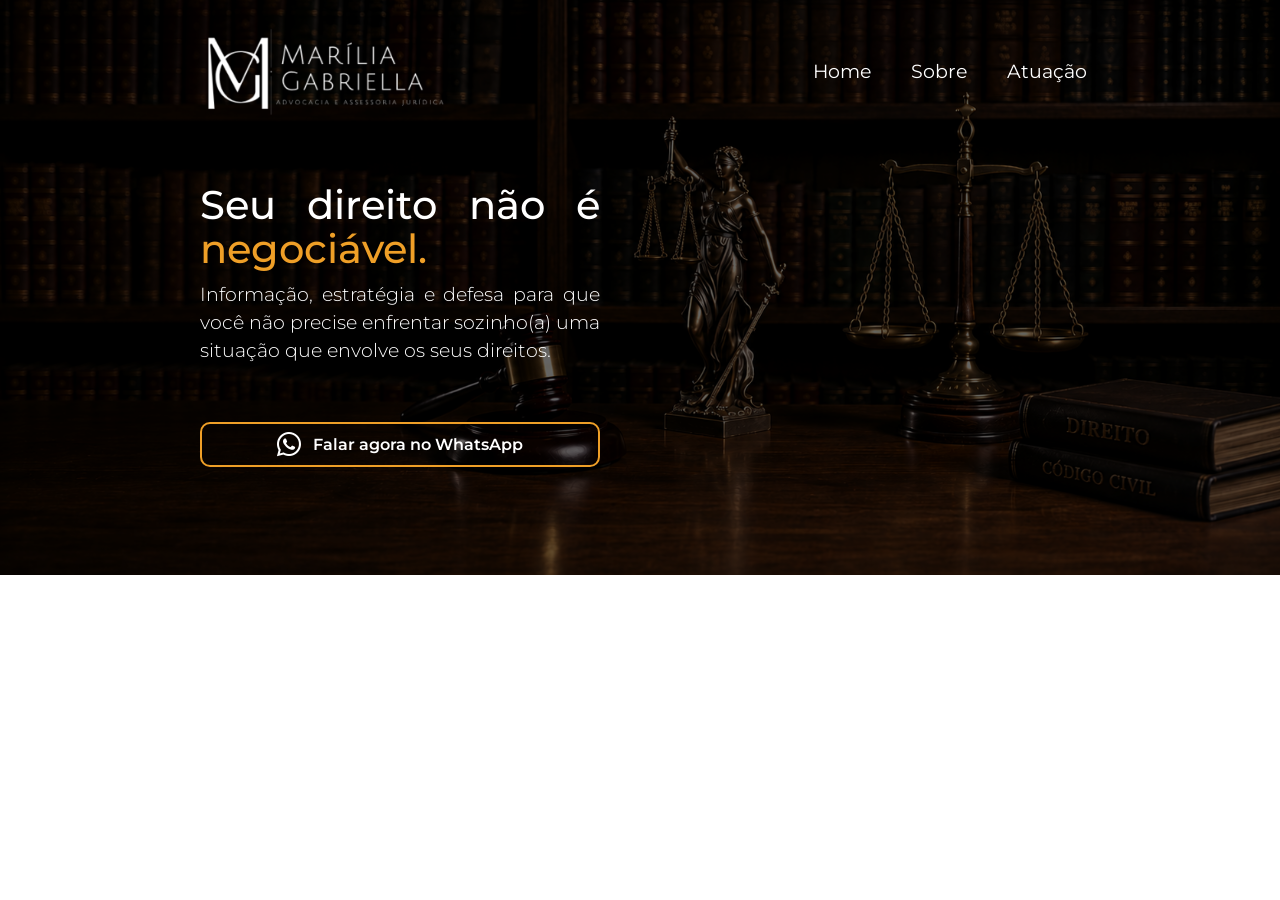
==== Content/index.html @ 5a0911ec "Fazendo a home da landing page" ====
<!DOCTYPE html>
<html lang="pt-br">

<head>
    <meta charset="UTF-8">
    <meta name="viewport" content="width=device-width, initial-scale=1.0">
    <title>Advogada</title>
    <link rel="stylesheet" href="https://cdn.jsdelivr.net/npm/bootstrap-icons@1.13.1/font/bootstrap-icons.min.css">
    <link href="https://cdn.jsdelivr.net/npm/bootstrap@5.3.8/dist/css/bootstrap.min.css" rel="stylesheet">


    <style>
        @import url('https://fonts.googleapis.com/css2?family=Montserrat:ital,wght@0,100..900;1,100..900&display=swap');

        body {
            margin: 0;
            padding: 0;
            box-sizing: border-box;
            font-family: 'Montserrat', 'sanserif';
        }



        :root {
            --corPrimeiroBotao: #EF9F27;
        }


        main {
            display: flex;
            justify-content: center;
            min-height: 100vh;
        }



        .content {
            /* background-color: black; */
            width: 75%;
        }

        .contentFirstImage {
            background-color: white;
            height: 575px;
            position: relative;
            /* necessário para a imagem absoluta se posicionar corretamente */
            overflow: hidden;
            /* garante que nada vaze para fora do container */
        }


        .firstImage {
            position: absolute;
            top: 0;
            left: 0;
            width: 100%;
            /* 100% do container, não 100vw */
            height: 575px;
            /* preenche a altura do container (550px), não um valor fixo diferente */
            object-fit: cover;
            /* preenche o espaço todo, cortando o excesso, sem distorcer */
            object-position: center;
            /* centraliza o corte (ajuste se quiser focar em outra parte da foto) */
            z-index: 1;
            filter: brightness(40%);
            /* removido o display: none, que estava escondendo a imagem */
        }

        .navBar,
        .firstArticle {
            position: relative;
            z-index: 2;
        }

        .navBar {
            /* background-color: blue; */
            display: flex;
            justify-content: space-between;
            align-items: center;
            padding: 20px 7px 0px 40px;
        }

        .navLogo img {
            width: 252px;
        }

        .navItens ul {
            /* background-color: white; */
            display: flex;
            width: 300px;
            flex-flow: row wrap;
            gap: 40px;
            margin: 0;
            padding: 0;
        }

        .navItens li {
            list-style: none;
            font-size: 14pt;
        }

        .navItens>ul>li>a {
            text-decoration: none;
            color: white;
        }

        .firstArticle {
            /* background-color: purple; */
            display: flex;
            justify-content: flex-start;
            padding: 10px 40px;
            margin-top: 30px;
        }


        .textMain {
            /* background-color: red; */
            width: 400px;
            display: flex;
            flex-flow: column;
            justify-content: center;
            align-items: center;
            gap: 2px;
        }

        .textMain h1 {
            font-size: 30pt;
            text-align: justify;
            line-height: 1.1;
            color: white;
            margin-top: 20px;
        }

        .text-destaque {
            color: var(--corPrimeiroBotao);
        }

        .textMain p {
            text-align: justify;
            color: white;
            font-size: 14pt;
            font-weight: 300;
            margin-top: 0;
            margin-bottom: 55px;
        }

        .buttonWhatsApp {
            /* background-color: yellow; */
            width: 100%;
        }

        .btn-whatsApp {
            width: 100%;
            height: 45px;
            display: flex;
            justify-content: center;
            align-items: center;
            gap: 12px;
            font-size: 12pt;
            cursor: pointer;
            background-color: transparent;
            border-radius: 10px;
            border: 2px solid var(--corPrimeiroBotao);
            color: white;
            font-weight: 600;
        }
    </style>

</head>

<body>


    <!-- tela toda -->
    <main>

        <img class="firstImage" src="../Images/advocacia.png" alt="image Fundo">
        <div class="content">
            <!-- Div na qual a imagem tem que ficar -->
            <div class="contentFirstImage">


                <div class="navBar">
                    <div class="navLogo">
                        <img src="../Images/LogoBranca.png" alt="Sem logo">
                    </div>

                    <div class="navItens">
                        <ul>
                            <li><a href="">Home</a></li>
                            <li><a href="">Sobre</a></li>
                            <li><a href="">Atuação</a></li>
                        </ul>
                    </div>
                </div>

                <article class="firstArticle">
                    <div class="textMain">
                        <h1>Seu direito não é <span class="text-destaque">negociável.</span></h1>
                        <p>Informação, estratégia e defesa para que você não precise enfrentar sozinho(a) uma situação
                            que envolve
                            os seus direitos.</p>

                        <div class="buttonWhatsApp">
                            <button type="button" class="btn-whatsApp"><i class="bi bi-whatsapp fs-4"></i>Falar agora no
                                WhatsApp</button>
                        </div>
                    </div>

                </article>
            </div>



        </div>

        <!-- Imagem de fundo -->





    </main>


    <script src="https://cdn.jsdelivr.net/npm/bootstrap@5.3.8/dist/js/bootstrap.bundle.min.js"
        integrity="sha384-FKyoEForCGlyvwx9Hj09JcYn3nv7wiPVlz7YYwJrWVcXK/BmnVDxM+D2scQbITxI"
        crossorigin="anonymous"></script>


</body>

</html>
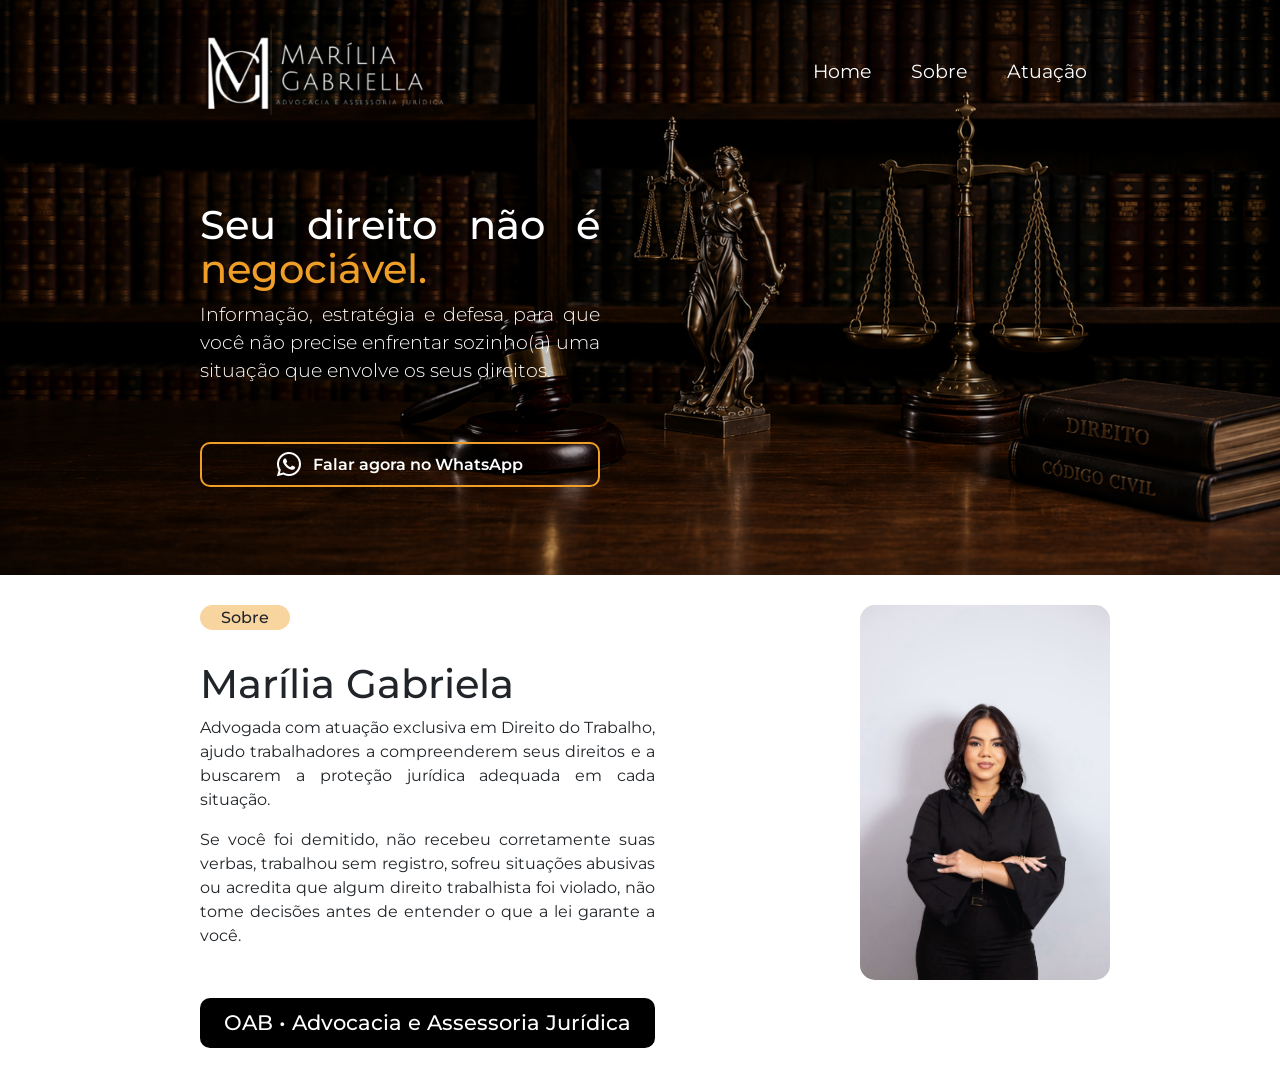
==== commit cd7954ed: "Fazendo a parte do about para computador" ====
--- a/Content/index.html
+++ b/Content/index.html
@@ -62,7 +62,7 @@
             object-position: center;
             /* centraliza o corte (ajuste se quiser focar em outra parte da foto) */
             z-index: 1;
-            filter: brightness(40%);
+            filter: brightness(75%);
             /* removido o display: none, que estava escondendo a imagem */
         }
 
@@ -128,7 +128,7 @@
             text-align: justify;
             line-height: 1.1;
             color: white;
-            margin-top: 20px;
+            margin-top: 40px;
         }
 
         .text-destaque {
@@ -163,6 +163,58 @@
             border: 2px solid var(--corPrimeiroBotao);
             color: white;
             font-weight: 600;
+        }
+
+        /* Parte do sobre */
+        
+        .contenAbout {
+            margin-top: 20px;
+            padding: 10px;
+            padding-left: 40px;
+            display: flex;
+            justify-content: space-between;
+        }
+
+        .infoAbout {
+            width: 50%;
+        }
+
+        .infoAbout h5 {
+            font-size: 12pt;
+            background-color: rgba(239, 159, 39, 0.445);
+            border-radius: 15px;
+            width: 90px;
+            display: flex;
+            justify-content: center;
+            align-items: center;
+            height: 25px;
+            margin-bottom: 30px;
+        }
+
+        .infoAbout p {
+            text-align: justify;
+        }
+
+        .infoAbout h4 {
+            background-color: black;
+            margin-top: 50px;
+            border-radius: 10px;
+            color: white;
+            height: 50px;
+            display: flex;
+            justify-content: center;
+            align-items: center;
+            font-size: 16pt;
+
+
+        }
+
+
+
+
+        .imageAbout img {
+            width: 250px;
+            border-radius: 15px;
         }
     </style>
 
@@ -209,12 +261,31 @@
 
                 </article>
             </div>
-
-
+            <!-- Imagem de fundo -->
+
+
+            <div class="contenAbout">
+                <div class="infoAbout">
+                    <h5>Sobre</h5>
+
+                    <h1>Marília Gabriela</h1>
+                    <p>Advogada com atuação exclusiva em Direito do Trabalho, ajudo trabalhadores a compreenderem seus direitos e a buscarem a proteção jurídica adequada em cada situação.</p>
+
+                    <p>Se você foi demitido, não recebeu corretamente suas verbas, trabalhou sem registro, sofreu situações abusivas ou acredita que algum direito trabalhista foi violado, não tome decisões antes de entender o que a lei garante a você.</p>
+
+                    <h4>OAB • Advocacia e Assessoria Jurídica </h4>
+                </div>
+
+                <div class="imageAbout">
+                    <img src="../Images/fotoAdvogada.jpeg" alt="foto advogada">
+                </div>
+                
+
+            </div>
 
         </div>
 
-        <!-- Imagem de fundo -->
+
 
 
 
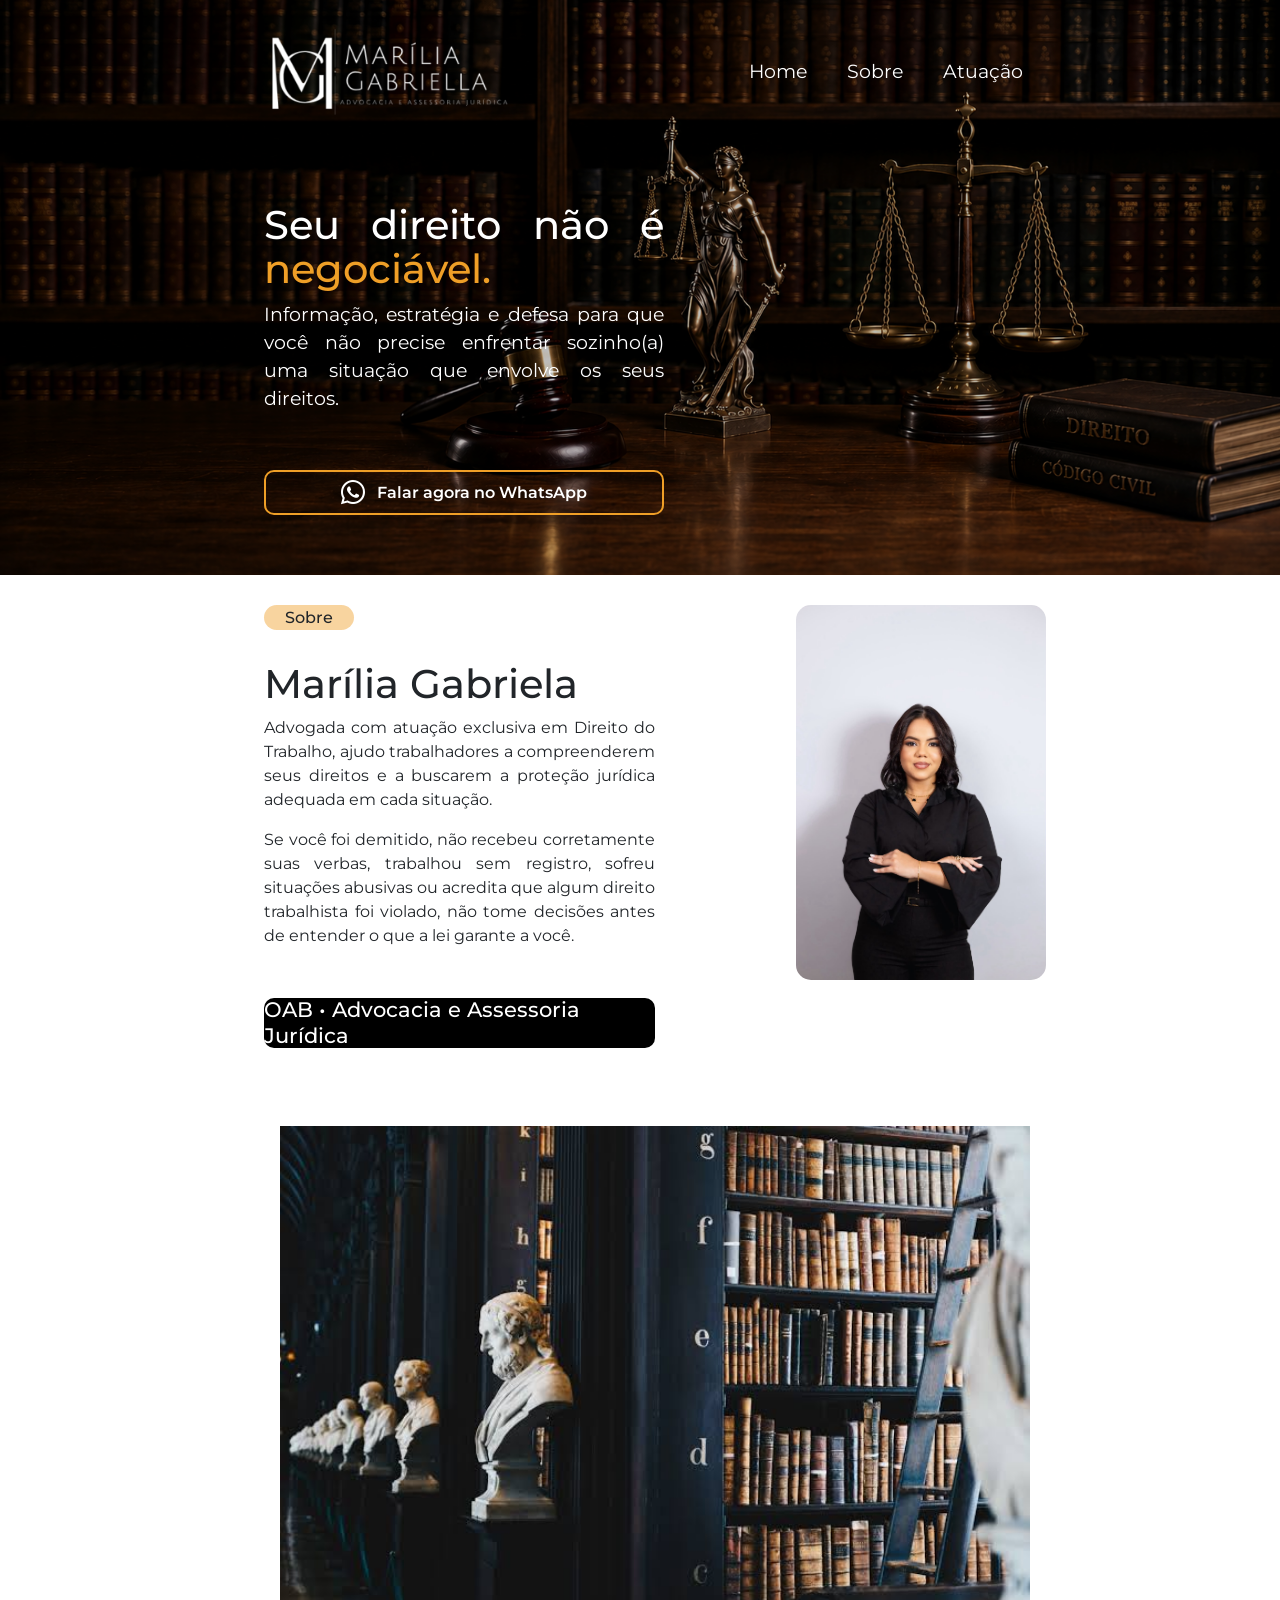
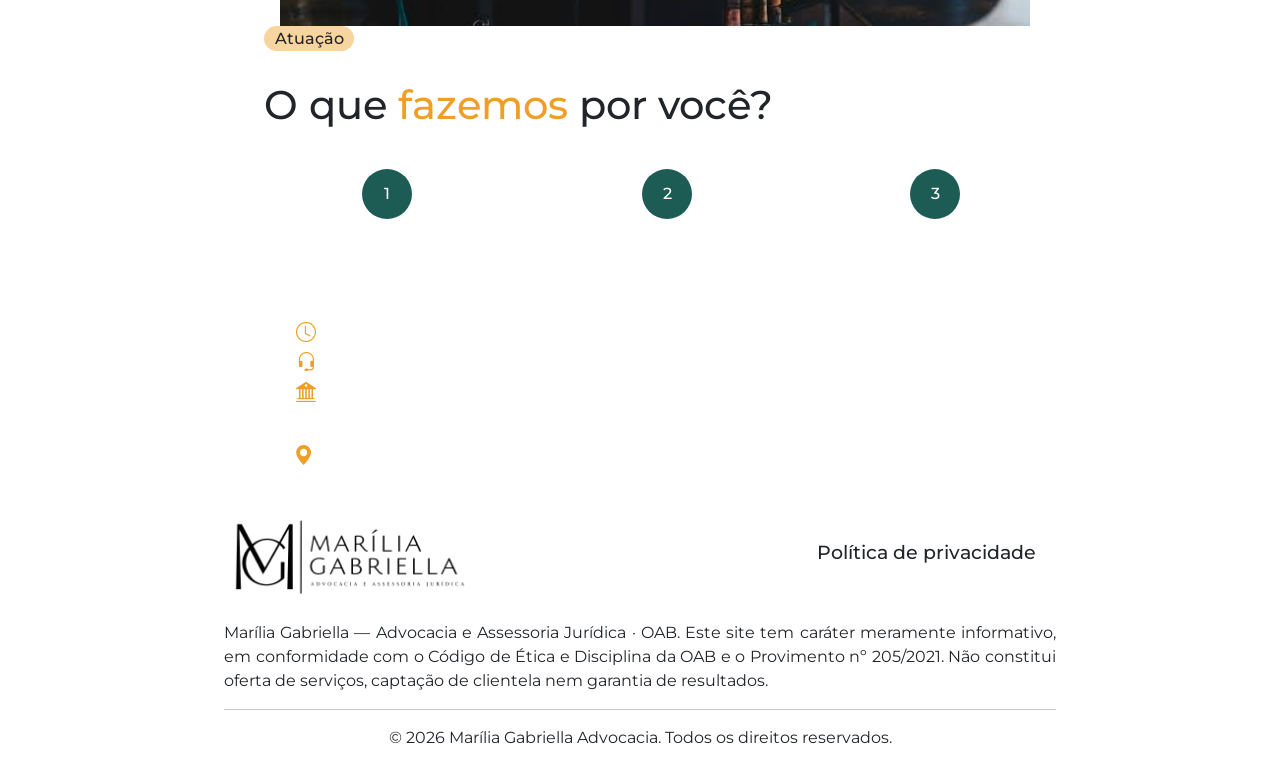
==== commit df02515b: "Fazendo a atuação e footer para dispositivos desktops" ====
--- a/Content/index.html
+++ b/Content/index.html
@@ -16,6 +16,7 @@
             margin: 0;
             padding: 0;
             box-sizing: border-box;
+            /* overflow: hidden; */
             font-family: 'Montserrat', 'sanserif';
         }
 
@@ -23,6 +24,7 @@
 
         :root {
             --corPrimeiroBotao: #EF9F27;
+            --corVerde: #1D5C54;
         }
 
 
@@ -36,7 +38,7 @@
 
         .content {
             /* background-color: black; */
-            width: 75%;
+            width: 65%;
         }
 
         .contentFirstImage {
@@ -139,7 +141,7 @@
             text-align: justify;
             color: white;
             font-size: 14pt;
-            font-weight: 300;
+            font-weight: 400;
             margin-top: 0;
             margin-bottom: 55px;
         }
@@ -166,7 +168,7 @@
         }
 
         /* Parte do sobre */
-        
+
         .contenAbout {
             margin-top: 20px;
             padding: 10px;
@@ -209,12 +211,138 @@
 
         }
 
-
-
-
         .imageAbout img {
             width: 250px;
             border-radius: 15px;
+        }
+
+
+        /* Atuação */
+
+        #secondImagem {
+            width: 100vw;
+            max-width: 100vw;
+            position: relative;
+            height: 500px;
+            left: 50%;
+            right: 50%;
+            margin-left: -50vw;
+            margin-right: -50vw;
+            display: block;
+            object-fit: contain;
+        }
+
+
+        .contentAtuacao {
+            /* background-color: black; */
+            margin-top: 50px;
+            padding: 10px;
+            padding-left: 40px;
+            /* background-color: rgb(12, 12, 11); */
+        }
+
+        .performance>h5 {
+            background-color: red;
+            font-size: 12pt;
+            background-color: rgba(239, 159, 39, 0.445);
+            border-radius: 15px;
+            width: 90px;
+            display: flex;
+            justify-content: center;
+            align-items: center;
+            height: 25px;
+            margin-bottom: 30px;
+
+        }
+
+        .listPerfomance {
+            /* background-color: red; */
+            display: flex;
+            gap: 50px;
+            margin-top: 40px;
+        }
+
+        .perfomanceBalls {
+            display: flex;
+            /* border: 1px solid black; */
+            flex-flow: column;
+            justify-content: center;
+            align-items: center;
+        }
+
+        .perfomanceBalls h4 {
+            background-color: var(--corVerde);
+            border-radius: 50%;
+            width: 50px;
+            height: 50px;
+            display: flex;
+            justify-content: center;
+            align-items: center;
+            color: white;
+            font-size: 12pt;
+        }
+
+        .perfomanceBalls h5 {
+            color: white;
+        }
+
+        .perfomanceBalls p {
+            line-height: 0.7;
+            color: rgba(255, 255, 255, 0.4);
+        }
+
+        .listTopics {
+            /* background-color: #EF9F27; */
+            margin-top: 20px;
+        }
+
+        .listTopics ul {
+            list-style: none;
+        }
+
+        .listTopics li {
+            color: rgba(255, 255, 255, 0.4);
+        }
+
+        .listTopics i {
+            color: var(--corPrimeiroBotao);
+        }
+
+        .margem {
+            width: 60%;
+            color: white;
+        }
+
+        #address {
+            color: white;
+            list-style: none;
+            margin-left: 30px;
+        }
+
+        #address i {
+            color: var(--corPrimeiroBotao);
+        }
+
+        .footerlogo {
+            display: flex;
+            justify-content: space-between;
+            align-items: center;
+            margin-top: 30px;
+        }
+
+        .footerlogo img {
+            width: 252px;
+
+        }
+
+        .footerlogo h4 {
+            font-size: 14pt;
+            padding-right: 20px;
+        }
+
+        .contentFooter p {
+            text-align: justify;
+
         }
     </style>
 
@@ -263,15 +391,18 @@
             </div>
             <!-- Imagem de fundo -->
 
-
+            <!-- Sobre -->
             <div class="contenAbout">
                 <div class="infoAbout">
                     <h5>Sobre</h5>
 
                     <h1>Marília Gabriela</h1>
-                    <p>Advogada com atuação exclusiva em Direito do Trabalho, ajudo trabalhadores a compreenderem seus direitos e a buscarem a proteção jurídica adequada em cada situação.</p>
-
-                    <p>Se você foi demitido, não recebeu corretamente suas verbas, trabalhou sem registro, sofreu situações abusivas ou acredita que algum direito trabalhista foi violado, não tome decisões antes de entender o que a lei garante a você.</p>
+                    <p>Advogada com atuação exclusiva em Direito do Trabalho, ajudo trabalhadores a compreenderem seus
+                        direitos e a buscarem a proteção jurídica adequada em cada situação.</p>
+
+                    <p>Se você foi demitido, não recebeu corretamente suas verbas, trabalhou sem registro, sofreu
+                        situações abusivas ou acredita que algum direito trabalhista foi violado, não tome decisões
+                        antes de entender o que a lei garante a você.</p>
 
                     <h4>OAB • Advocacia e Assessoria Jurídica </h4>
                 </div>
@@ -279,8 +410,74 @@
                 <div class="imageAbout">
                     <img src="../Images/fotoAdvogada.jpeg" alt="foto advogada">
                 </div>
-                
-
+
+
+            </div>
+
+
+
+            <!-- Atuacao -->
+
+            <div class="contentAtuacao">
+                <img id="secondImagem" src="../Images/advocacia.jpeg" alt="fundoJuridico">
+
+                <div id="atuacao" class="performance">
+
+                    <h5>Atuação</h5>
+                    <h1>O que <span class="text-destaque">fazemos</span> por você?</h1>
+
+                    <div class="listPerfomance">
+                        <div class="perfomanceBalls">
+                            <h4>1</h4>
+                            <h5>Conversa Inicial</h5>
+                            <p>Você conta seu caso, sem custo</p>
+                        </div>
+
+                        <div class="perfomanceBalls">
+                            <h4>2</h4>
+                            <h5>Análise do caso</h5>
+                            <p>Avaliação jurídica detalhada</p>
+                        </div>
+
+                        <div class="perfomanceBalls">
+                            <h4>3</h4>
+                            <h5>Ação Judicial</h5>
+                            <p>Acompanhamento até o fim</p>
+                        </div>
+                    </div>
+
+                    <div class="listTopics">
+                        <ul>
+                            <li><i class="bi bi-clock fs-5"></i>&nbsp; Resposta em até 24h </li>
+                            <li><i class="bi bi-headset fs-5"></i>&nbsp; Atendimento online e presencial </li>
+                            <li><i class="bi bi-bank2 fs-5"></i>&nbsp; OAB/GO: nº 78930</li>
+
+                        </ul>
+                    </div>
+
+                    <hr class="margem">
+
+                    <li id="address"><i class="bi bi-geo-alt-fill fs-5"></i> Rua Argemiro Nepomuceno de Souza, Rialma -
+                        Goias, CEP: 76310-000</li>
+
+                </div>
+
+            </div>
+
+
+            <div class="contentFooter">
+                <div class="footerlogo">
+                    <img src="../Images/LogoPreta.png" alt="logo">
+
+                    <h4>Política de privacidade</h4>
+                </div>
+
+                <p class="mt-3">Marília Gabriella — Advocacia e Assessoria Jurídica · OAB. Este site tem caráter
+                    meramente informativo, em conformidade com o Código de Ética e Disciplina da OAB e o Provimento nº
+                    205/2021. Não constitui oferta de serviços, captação de clientela nem garantia de resultados.</p>
+
+                <hr>
+                <p class="text-center">© 2026 Marília Gabriella Advocacia. Todos os direitos reservados.</p>
             </div>
 
         </div>
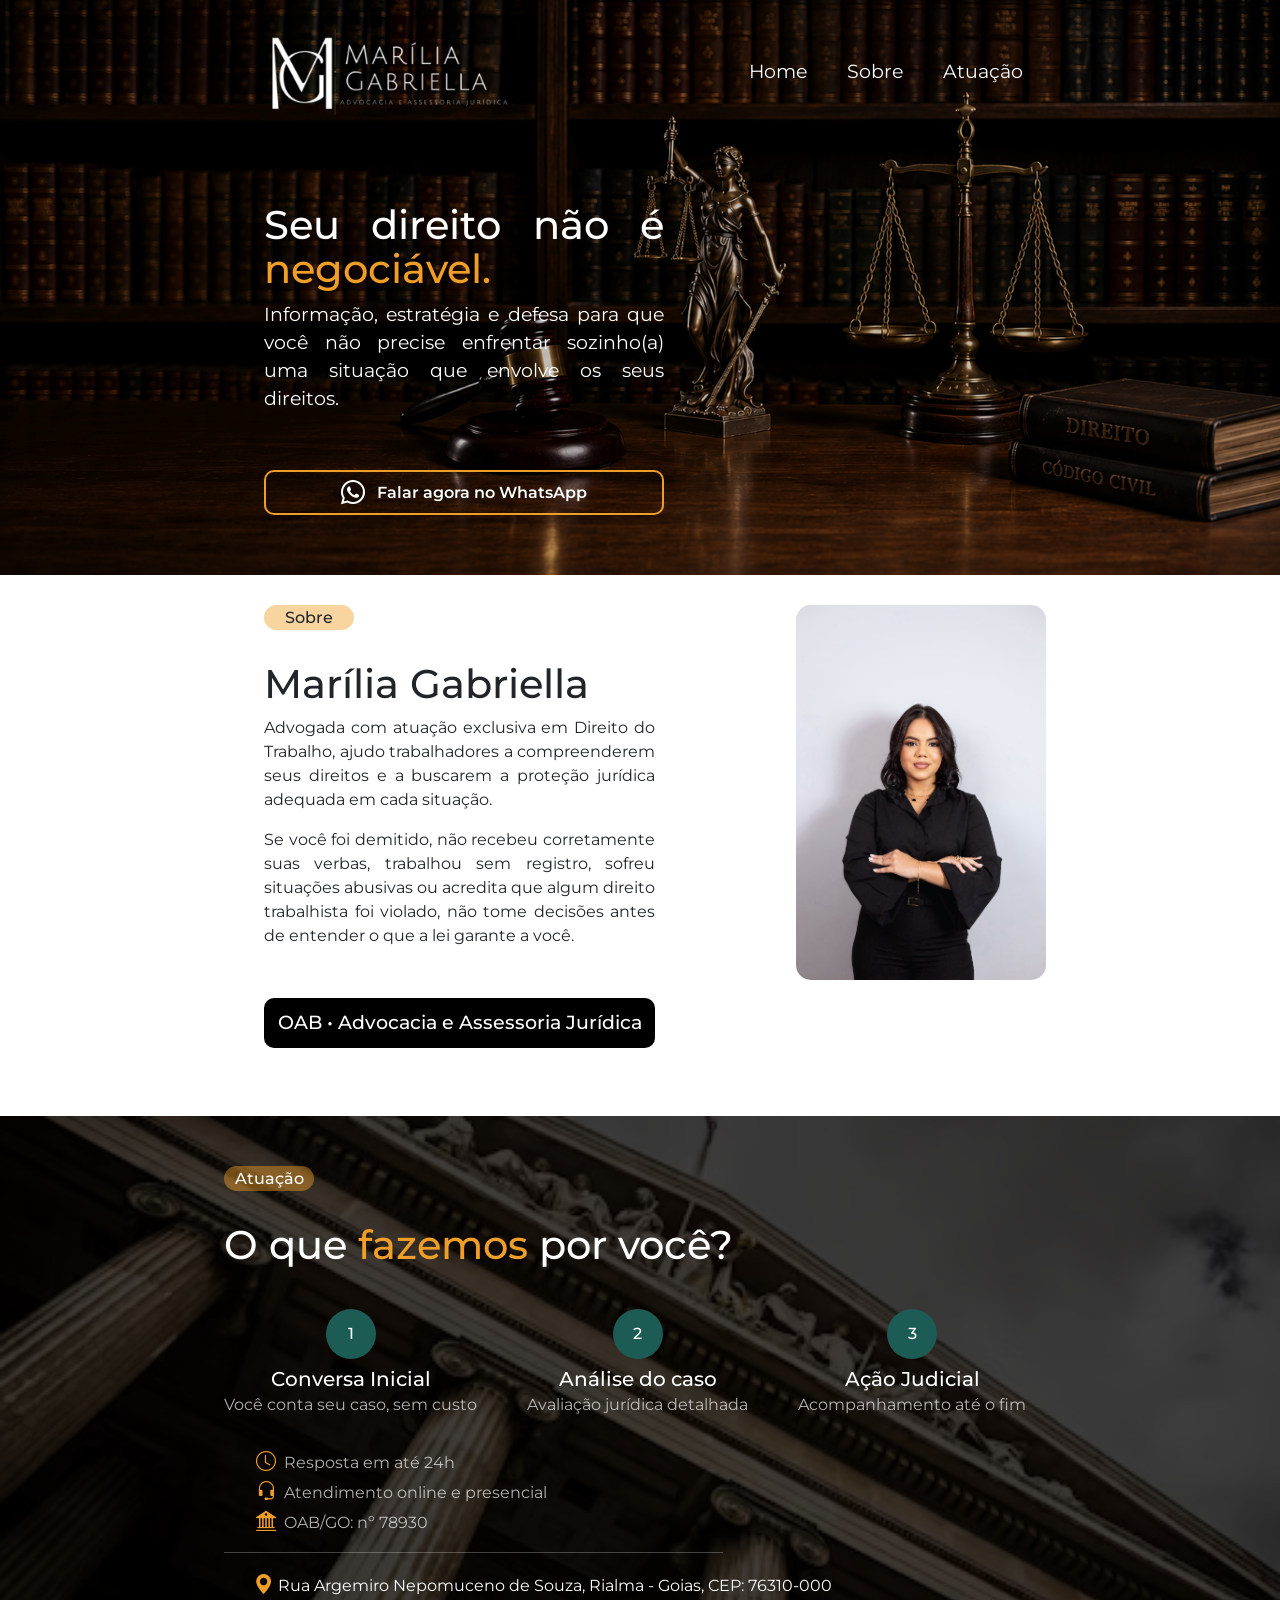
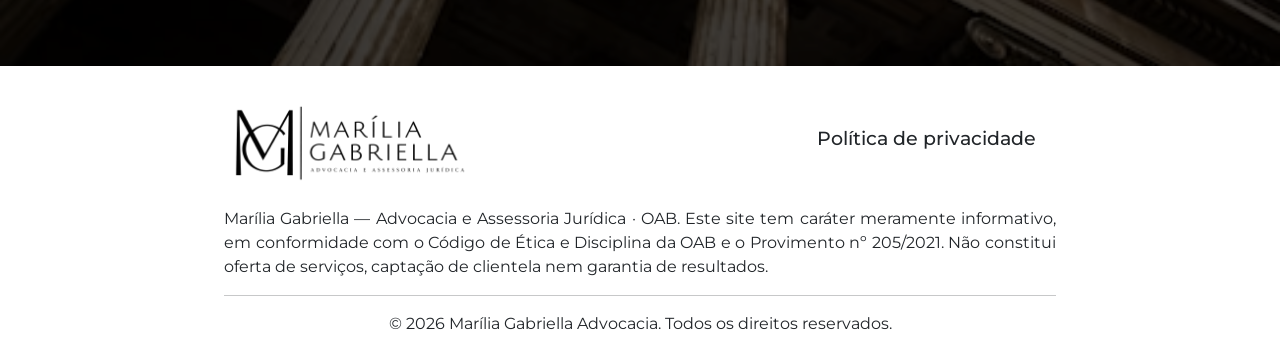
==== commit 163e849f: "Fazendo a responsividade" ====
--- a/Content/index.html
+++ b/Content/index.html
@@ -206,7 +206,7 @@
             display: flex;
             justify-content: center;
             align-items: center;
-            font-size: 16pt;
+            font-size: 14pt;
 
 
         }
@@ -220,25 +220,39 @@
         /* Atuação */
 
         #secondImagem {
+            position: absolute;
+            top: 0;
+            left: 0;
+            width: 100%;
+            height: 100%;
+            object-fit: cover;
+            object-position: center;
+            z-index: 1;
+            filter: brightness(25%);
+
+        }
+
+
+        .contentAtuacao {
+            position: relative;
             width: 100vw;
-            max-width: 100vw;
+            /* tira a seção de dentro dos 65% e referencia à tela */
+            left: 50%;
+            transform: translateX(-50%);
+            height: 550px;
+            margin-top: 50px;
+            overflow: hidden;
+            /* background-color: rgb(12, 12, 11); */
+        }
+
+        .performance {
             position: relative;
-            height: 500px;
-            left: 50%;
-            right: 50%;
-            margin-left: -50vw;
-            margin-right: -50vw;
-            display: block;
-            object-fit: contain;
-        }
-
-
-        .contentAtuacao {
-            /* background-color: black; */
-            margin-top: 50px;
-            padding: 10px;
-            padding-left: 40px;
-            /* background-color: rgb(12, 12, 11); */
+            width: 65%;
+            height: 100%;
+            margin: 0 auto;
+            padding: 50px 0;
+            color: white;
+            z-index: 2;
         }
 
         .performance>h5 {
@@ -288,7 +302,7 @@
 
         .perfomanceBalls p {
             line-height: 0.7;
-            color: rgba(255, 255, 255, 0.4);
+            color: rgba(255, 255, 255, 0.685);
         }
 
         .listTopics {
@@ -301,7 +315,7 @@
         }
 
         .listTopics li {
-            color: rgba(255, 255, 255, 0.4);
+            color: rgba(255, 255, 255, 0.685);
         }
 
         .listTopics i {
@@ -343,6 +357,202 @@
         .contentFooter p {
             text-align: justify;
 
+        }
+
+        /* evita rolagem horizontal causada pelos elementos 100vw */
+
+        /* ===================== TABLET (até 992px) ===================== */
+        @media (max-width: 992px) {
+            .content {
+                width: 90%;
+            }
+
+            .navBar {
+                padding: 20px 20px 0 20px;
+            }
+
+            .navLogo img {
+                width: 190px;
+            }
+
+            .navItens ul {
+                width: auto;
+                gap: 20px;
+            }
+
+            .navItens li {
+                font-size: 12pt;
+            }
+
+            .textMain {
+                width: 100%;
+                max-width: 450px;
+                padding: 0 10px;
+            }
+
+            .textMain h1 {
+                font-size: 26pt;
+            }
+
+            .contenAbout {
+                padding-left: 20px;
+            }
+
+            .imageAbout img {
+                width: 200px;
+            }
+
+            .performance {
+                width: 85%;
+            }
+        }
+
+        /* ===================== TABLET PEQUENO / CELULAR GRANDE (até 768px) ===================== */
+        @media (max-width: 768px) {
+
+            .contentFirstImage,
+            .firstImage {
+                height: 520px;
+                
+                /* aumenta um pouco pq o conteúdo empilhado ocupa mais altura */
+            }
+
+            .firstImage {
+                filter: brightness(40%);
+            }
+
+            .navBar {
+                flex-wrap: wrap;
+                justify-content: center;
+                gap: 15px;
+                padding: 20px 15px 0 15px;
+            }
+
+            .navItens ul {
+                justify-content: center;
+                width: 100%;
+            }
+
+            .firstArticle {
+                justify-content: center;
+                padding: 10px 20px;
+                margin-top: 10px;
+            }
+
+            .textMain h1,
+            .textMain p {
+                text-align: left;
+                /* justify em coluna estreita fica com espaçamento estranho */
+            }
+
+            .textMain h1 {
+                margin-top: 20px;
+                font-size: 24pt;
+            }
+
+            /* Sobre: empilha ao invés de lado a lado */
+            .contenAbout {
+                flex-direction: column;
+                align-items: center;
+                text-align: left;
+                padding: 10px 20px;
+            }
+
+            .infoAbout {
+                width: 100%;
+            }
+
+            .infoAbout p {
+                text-align: left;
+            }
+
+            .imageAbout {
+                margin-top: 20px;
+            }
+
+            .imageAbout img {
+                width: 100%;
+                max-width: 300px;
+            }
+
+            /* Atuação */
+            .contentAtuacao {
+                height: auto;
+                padding: 40px 0;
+            }
+
+            .performance {
+                width: 90%;
+                padding: 30px 0;
+            }
+
+            .listPerfomance {
+                flex-wrap: wrap;
+                gap: 25px;
+                justify-content: center;
+                text-align: center;
+            }
+
+            .margem {
+                width: 90%;
+            }
+
+            #address {
+                margin-left: 0;
+            }
+
+            .footerlogo {
+                flex-direction: column;
+                gap: 10px;
+                text-align: center;
+            }
+        }
+
+        /* ===================== CELULAR (até 480px) ===================== */
+        @media (max-width: 480px) {
+
+            .contentFirstImage,
+            .firstImage {
+                height: 680px;
+            }
+
+            .navLogo img {
+                width: 160px;
+            }
+
+            .navItens li {
+                font-size: 11pt;
+            }
+
+            .textMain h1 {
+                font-size: 20pt;
+            }
+
+            .textMain p {
+                font-size: 12pt;
+            }
+
+            .btn-whatsApp {
+                font-size: 11pt;
+            }
+
+            .infoAbout h1 {
+                font-size: 22pt;
+            }
+
+            .infoAbout h4 {
+                font-size: 12pt;
+                text-align: center;
+            }
+
+            .performance h1 {
+                font-size: 20pt;
+            }
+
+            .perfomanceBalls {
+                width: 45%;
+                /* 2 por linha em vez de 3 espremidos */
+            }
         }
     </style>
 
@@ -396,7 +606,7 @@
                 <div class="infoAbout">
                     <h5>Sobre</h5>
 
-                    <h1>Marília Gabriela</h1>
+                    <h1>Marília Gabriella</h1>
                     <p>Advogada com atuação exclusiva em Direito do Trabalho, ajudo trabalhadores a compreenderem seus
                         direitos e a buscarem a proteção jurídica adequada em cada situação.</p>
 
@@ -419,7 +629,7 @@
             <!-- Atuacao -->
 
             <div class="contentAtuacao">
-                <img id="secondImagem" src="../Images/advocacia.jpeg" alt="fundoJuridico">
+                <img id="secondImagem" src="../Images/adovgada.png" alt="fundoJuridico">
 
                 <div id="atuacao" class="performance">
 
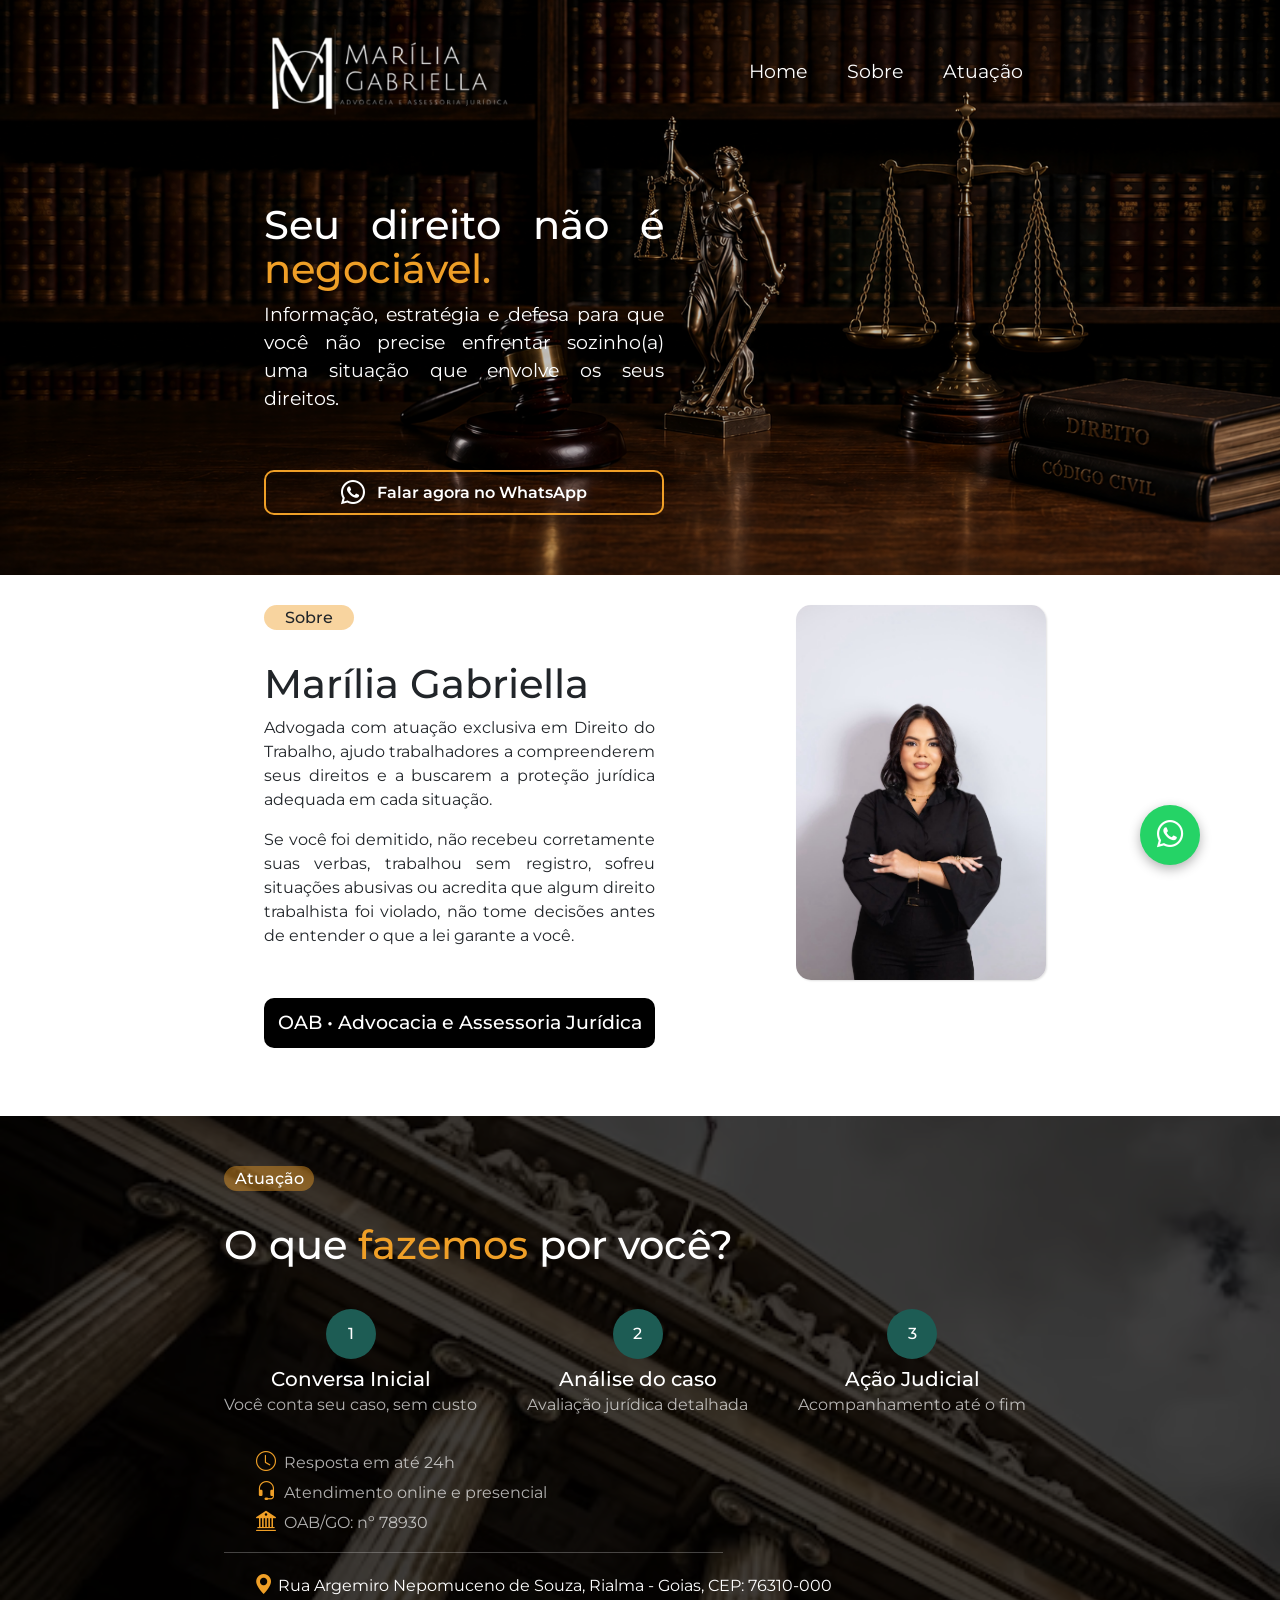
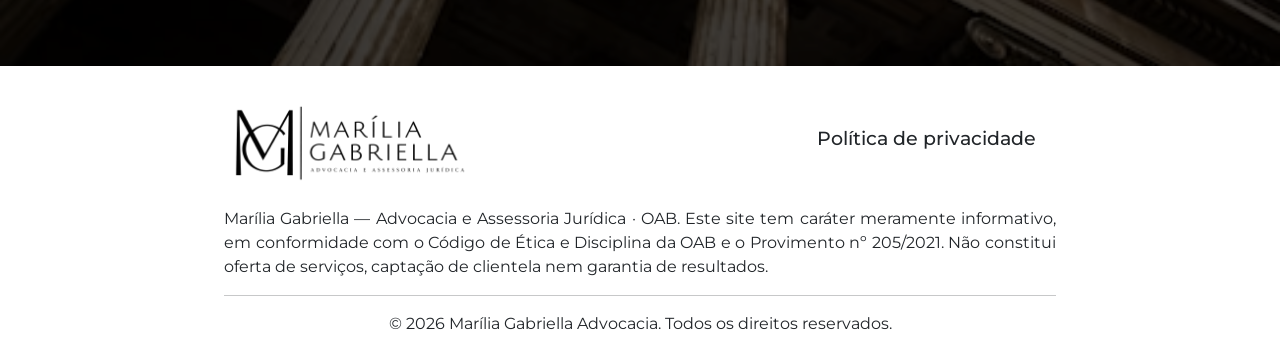
==== commit 7fd2dcb9: "Adicionando novos itens" ====
--- a/Content/index.html
+++ b/Content/index.html
@@ -5,6 +5,7 @@
     <meta charset="UTF-8">
     <meta name="viewport" content="width=device-width, initial-scale=1.0">
     <title>Advogada</title>
+    <link rel="shortcut icon" href="../Images/advocacia.ico" type="image/x-icon">
     <link rel="stylesheet" href="https://cdn.jsdelivr.net/npm/bootstrap-icons@1.13.1/font/bootstrap-icons.min.css">
     <link href="https://cdn.jsdelivr.net/npm/bootstrap@5.3.8/dist/css/bootstrap.min.css" rel="stylesheet">
 
@@ -104,7 +105,18 @@
         .navItens>ul>li>a {
             text-decoration: none;
             color: white;
-        }
+            display: inline-block;
+            position: relative;
+
+            transition: color 0.3s ease, transform 0.3s ease;
+        }
+
+        .navItens>ul>li>a:hover {
+            color: #ff9a02;
+            transform: translateY(-2px);
+        }
+
+
 
         .firstArticle {
             /* background-color: purple; */
@@ -165,6 +177,12 @@
             border: 2px solid var(--corPrimeiroBotao);
             color: white;
             font-weight: 600;
+            transition: all 0.3s ease;
+        }
+
+        .btn-whatsApp:hover {
+            transform: translate(2px, -4px);
+            background-color: #ef9f270c;
         }
 
         /* Parte do sobre */
@@ -214,6 +232,7 @@
         .imageAbout img {
             width: 250px;
             border-radius: 15px;
+            box-shadow: 1px 1px 2px rgba(0, 0, 0, 0.123);
         }
 
 
@@ -359,6 +378,73 @@
 
         }
 
+
+        /* botao whatsApp */
+        .whatsapp-float {
+            position: fixed;
+            bottom: 35px;
+            right: 80px;
+            width: 60px;
+            height: 60px;
+            background-color: #25D366;
+            /* verde oficial do WhatsApp */
+            border-radius: 50%;
+            display: flex;
+            justify-content: center;
+            align-items: center;
+            box-shadow: 0 4px 12px rgba(0, 0, 0, 0.3);
+            z-index: 999;
+            /* garante que fique acima de tudo, inclusive do header */
+            text-decoration: none;
+            transition: transform 0.2s ease, box-shadow 0.2s ease;
+        }
+
+        .whatsapp-float i {
+            color: white;
+            font-size: 20pt;
+        }
+
+        .whatsapp-float:hover {
+            transform: scale(1.08);
+            box-shadow: 0 6px 16px rgba(0, 0, 0, 0.4);
+        }
+
+        @media screen and (max-width: 768px) {
+            .whatsapp-float {
+                position: fixed;
+                bottom: 35px;
+                right: 20px;
+                width: 60px;
+                height: 60px;
+                background-color: #25D366;
+                /* verde oficial do WhatsApp */
+                border-radius: 50%;
+                display: flex;
+                justify-content: center;
+                align-items: center;
+                box-shadow: 0 4px 12px rgba(0, 0, 0, 0.3);
+                z-index: 999;
+                /* garante que fique acima de tudo, inclusive do header */
+                text-decoration: none;
+                transition: transform 0.2s ease, box-shadow 0.2s ease;
+            }
+
+        }
+
+        /* ajuste fino pra mobile, botão um pouco menor */
+        @media (max-width: 480px) {
+            .whatsapp-float {
+                width: 50px;
+                height: 50px;
+                bottom: 15px;
+                right: 15px;
+            }
+
+            .whatsapp-float i {
+                font-size: 24pt;
+            }
+        }
+
         /* evita rolagem horizontal causada pelos elementos 100vw */
 
         /* ===================== TABLET (até 992px) ===================== */
@@ -413,7 +499,7 @@
             .contentFirstImage,
             .firstImage {
                 height: 520px;
-                
+
                 /* aumenta um pouco pq o conteúdo empilhado ocupa mais altura */
             }
 
@@ -483,7 +569,7 @@
 
             .performance {
                 width: 90%;
-                padding: 30px 0;
+                padding: 10px 0;
             }
 
             .listPerfomance {
@@ -577,14 +663,14 @@
 
                     <div class="navItens">
                         <ul>
-                            <li><a href="">Home</a></li>
-                            <li><a href="">Sobre</a></li>
-                            <li><a href="">Atuação</a></li>
+                            <li><a href="#home">Home</a></li>
+                            <li><a href="#sobre">Sobre</a></li>
+                            <li><a href="#atuacao">Atuação</a></li>
                         </ul>
                     </div>
                 </div>
 
-                <article class="firstArticle">
+                <article id="home" class="firstArticle">
                     <div class="textMain">
                         <h1>Seu direito não é <span class="text-destaque">negociável.</span></h1>
                         <p>Informação, estratégia e defesa para que você não precise enfrentar sozinho(a) uma situação
@@ -592,7 +678,9 @@
                             os seus direitos.</p>
 
                         <div class="buttonWhatsApp">
-                            <button type="button" class="btn-whatsApp"><i class="bi bi-whatsapp fs-4"></i>Falar agora no
+                            <button type="button" class="btn-whatsApp"
+                                onclick="window.open('https://wa.me/556291803495?text=Olá! Gostaria de mais informações sobre a consultoria.')"><i
+                                    class="bi bi-whatsapp fs-4"></i>Falar agora no
                                 WhatsApp</button>
                         </div>
                     </div>
@@ -602,7 +690,7 @@
             <!-- Imagem de fundo -->
 
             <!-- Sobre -->
-            <div class="contenAbout">
+            <div id="sobre" class="contenAbout">
                 <div class="infoAbout">
                     <h5>Sobre</h5>
 
@@ -628,7 +716,7 @@
 
             <!-- Atuacao -->
 
-            <div class="contentAtuacao">
+            <div id="atuacao" class="contentAtuacao">
                 <img id="secondImagem" src="../Images/adovgada.png" alt="fundoJuridico">
 
                 <div id="atuacao" class="performance">
@@ -690,6 +778,11 @@
                 <p class="text-center">© 2026 Marília Gabriella Advocacia. Todos os direitos reservados.</p>
             </div>
 
+            <a href="https://wa.me/556291803495?text=Olá! Gostaria de mais informações sobre a consultoria."
+                class="whatsapp-float" target="_blank" aria-label="Falar no WhatsApp">
+                <i class="bi bi-whatsapp"></i>
+            </a>
+
         </div>
 
 
